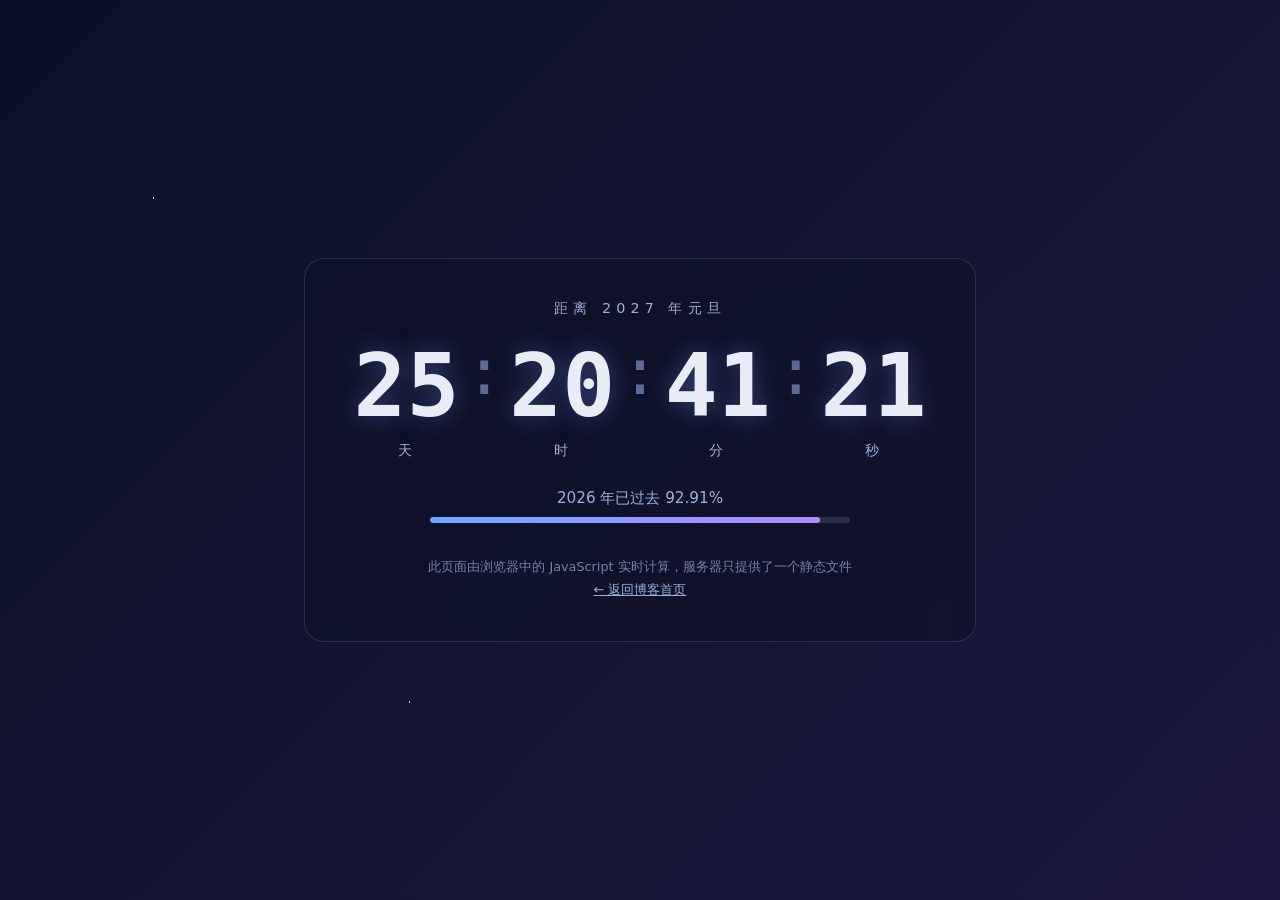
==== countdown.html @ bc2838e1 "Add countdown demo page" ====
<!DOCTYPE html>
<html lang="zh-CN">
<head>
<meta charset="UTF-8">
<meta name="viewport" content="width=device-width, initial-scale=1.0">
<title>2027 元旦倒计时</title>
<style>
  :root { color-scheme: dark; }
  * { box-sizing: border-box; }
  html, body { height: 100%; }
  body {
    margin: 0;
    display: flex;
    align-items: center;
    justify-content: center;
    font-family: system-ui, -apple-system, "Segoe UI", "PingFang SC", "Microsoft YaHei", sans-serif;
    color: #e8ecf4;
    background: linear-gradient(135deg, #0b1026 0%, #1b1740 45%, #08243d 100%);
    background-size: 220% 220%;
    animation: bg-drift 26s ease-in-out infinite;
    overflow: hidden;
  }
  body::before {
    content: "";
    position: fixed;
    inset: 0;
    pointer-events: none;
    background-image:
      radial-gradient(1.5px 1.5px at 12% 22%, rgba(255,255,255,.8) 50%, transparent 51%),
      radial-gradient(1px 1px at 68% 14%, rgba(255,255,255,.6) 50%, transparent 51%),
      radial-gradient(1px 1px at 84% 62%, rgba(255,255,255,.5) 50%, transparent 51%),
      radial-gradient(1.5px 1.5px at 32% 78%, rgba(255,255,255,.7) 50%, transparent 51%),
      radial-gradient(1px 1px at 52% 42%, rgba(255,255,255,.4) 50%, transparent 51%),
      radial-gradient(1px 1px at 90% 30%, rgba(255,255,255,.55) 50%, transparent 51%),
      radial-gradient(1px 1px at 8% 66%, rgba(255,255,255,.5) 50%, transparent 51%),
      radial-gradient(1px 1px at 44% 8%, rgba(255,255,255,.45) 50%, transparent 51%);
  }
  @keyframes bg-drift {
    0%, 100% { background-position: 0% 40%; }
    50% { background-position: 100% 60%; }
  }
  .card {
    position: relative;
    padding: 2.5rem 3rem;
    border-radius: 20px;
    background: rgba(13, 17, 38, 0.55);
    border: 1px solid rgba(255, 255, 255, 0.12);
    backdrop-filter: blur(10px);
    text-align: center;
    max-width: 92vw;
  }
  .eyebrow { margin: 0 0 1.25rem; letter-spacing: 0.35em; font-size: 0.9rem; color: #9db0d6; }
  .count { display: flex; align-items: baseline; justify-content: center; gap: 0.35em; font-variant-numeric: tabular-nums; }
  .unit { display: flex; flex-direction: column; align-items: center; min-width: 1.6em; }
  .unit span {
    font-family: ui-monospace, Consolas, monospace;
    font-size: clamp(2.2rem, 10vw, 5.5rem);
    font-weight: 700;
    line-height: 1.1;
    text-shadow: 0 0 24px rgba(120, 160, 255, 0.35);
  }
  .unit label { margin-top: 0.4rem; font-size: 0.85rem; color: #9db0d6; letter-spacing: 0.2em; }
  .sep {
    font-family: ui-monospace, Consolas, monospace;
    font-size: clamp(1.7rem, 7vw, 4rem);
    color: #5a6c96;
    transform: translateY(-0.35em);
  }
  .seconds span.tick { animation: pop 0.45s ease; }
  @keyframes pop {
    0% { transform: scale(1.12); color: #a5c4ff; }
    100% { transform: scale(1); }
  }
  .meta { margin: 1.75rem 0 0.5rem; color: #9db0d6; font-size: 0.95rem; }
  .progress {
    width: min(420px, 70vw);
    height: 6px;
    margin: 0 auto;
    border-radius: 3px;
    background: rgba(255, 255, 255, 0.12);
    overflow: hidden;
  }
  #bar {
    height: 100%;
    width: 0;
    border-radius: 3px;
    background: linear-gradient(90deg, #6ea8ff, #b48bff);
    transition: width 0.4s ease;
  }
  .note { margin: 2rem 0 0; font-size: 0.8rem; color: #7285ad; line-height: 1.8; }
  .note a { color: #9db0d6; }
  @media (prefers-reduced-motion: reduce) {
    body, .seconds span.tick { animation: none; }
  }
</style>
</head>
<body>
<main class="card">
  <p class="eyebrow" id="eyebrow">距离 2027 年元旦</p>
  <div class="count">
    <div class="unit"><span id="days">--</span><label>天</label></div>
    <div class="sep">:</div>
    <div class="unit"><span id="hours">--</span><label>时</label></div>
    <div class="sep">:</div>
    <div class="unit"><span id="minutes">--</span><label>分</label></div>
    <div class="sep">:</div>
    <div class="unit seconds"><span id="seconds">--</span><label>秒</label></div>
  </div>
  <p class="meta" id="meta"></p>
  <div class="progress"><div id="bar"></div></div>
  <p class="note">此页面由浏览器中的 JavaScript 实时计算，服务器只提供了一个静态文件<br><a href="./">← 返回博客首页</a></p>
</main>
<script>
(function () {
  var target = new Date(2027, 0, 1, 0, 0, 0);
  var $ = function (id) { return document.getElementById(id); };
  var els = { d: $("days"), h: $("hours"), m: $("minutes"), s: $("seconds"), meta: $("meta"), bar: $("bar"), eyebrow: $("eyebrow") };
  var lastS = null;

  function pad(n) { return n < 10 ? "0" + n : "" + n; }

  function tick() {
    var now = new Date();
    var diff = target - now;

    if (diff <= 0) {
      els.eyebrow.textContent = "2027 已经到来";
      els.d.textContent = "0";
      els.h.textContent = "00";
      els.m.textContent = "00";
      els.s.textContent = "00";
      els.meta.textContent = "新年快乐 🎉";
      return;
    }

    els.d.textContent = Math.floor(diff / 86400000);
    els.h.textContent = pad(Math.floor(diff / 3600000) % 24);
    els.m.textContent = pad(Math.floor(diff / 60000) % 60);
    var s = pad(Math.floor(diff / 1000) % 60);
    if (s !== lastS) {
      els.s.textContent = s;
      els.s.classList.remove("tick");
      void els.s.offsetWidth;
      els.s.classList.add("tick");
      lastS = s;
    }

    var year = now.getFullYear();
    var start = new Date(year, 0, 1);
    var end = new Date(year + 1, 0, 1);
    var pct = (now - start) / (end - start) * 100;
    els.bar.style.width = pct.toFixed(4) + "%";
    els.meta.textContent = year + " 年已过去 " + pct.toFixed(2) + "%";
  }

  tick();
  setInterval(tick, 250);
})();
</script>
</body>
</html>
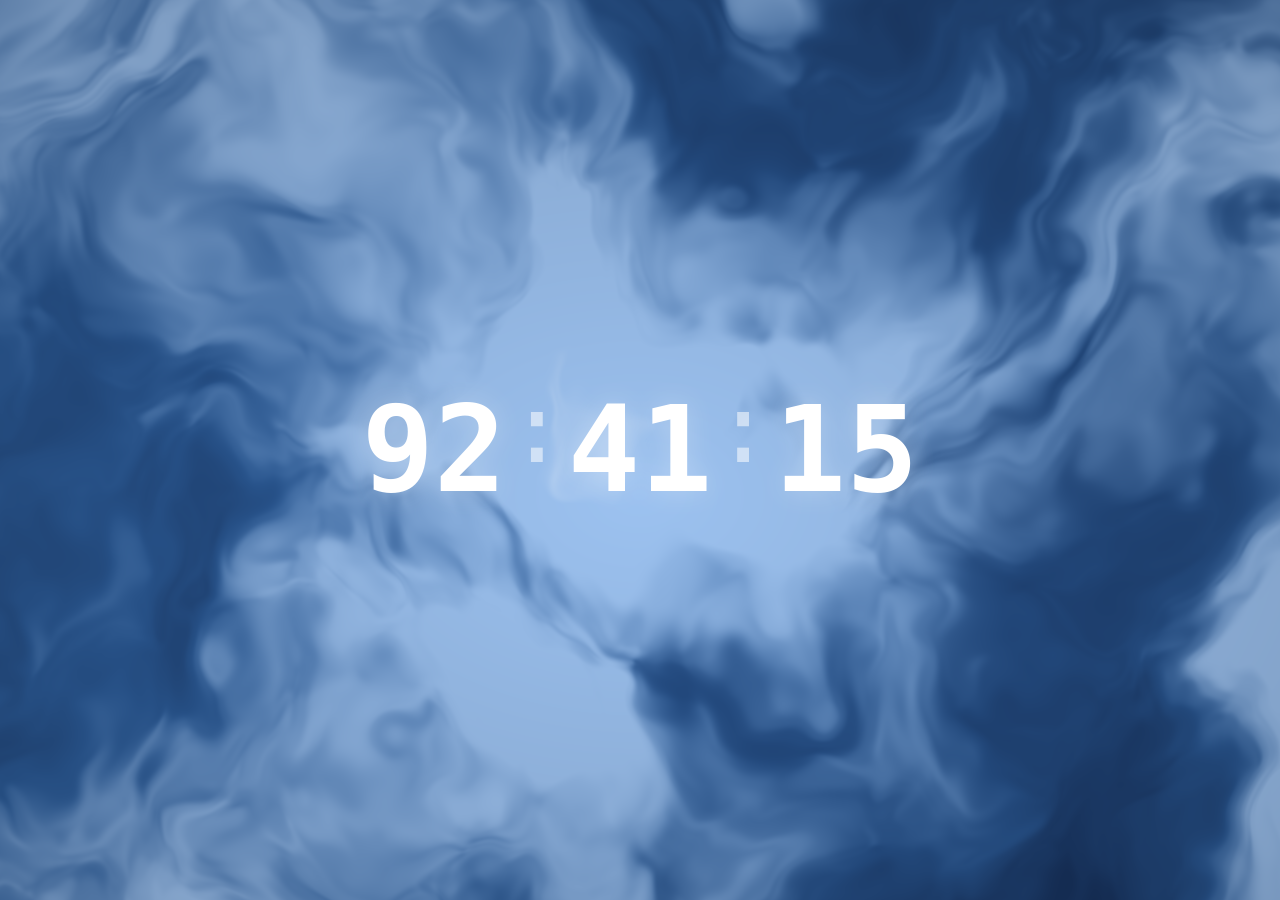
==== commit 3747bbad: "Replace homepage with countdown teaser; polish countdown page" ====
--- a/countdown.html
+++ b/countdown.html
@@ -3,7 +3,7 @@
 <head>
 <meta charset="UTF-8">
 <meta name="viewport" content="width=device-width, initial-scale=1.0">
-<title>2027 元旦倒计时</title>
+<title>倒计时</title>
 <style>
   :root { color-scheme: dark; }
   * { box-sizing: border-box; }
@@ -14,127 +14,111 @@
     align-items: center;
     justify-content: center;
     font-family: system-ui, -apple-system, "Segoe UI", "PingFang SC", "Microsoft YaHei", sans-serif;
-    color: #e8ecf4;
-    background: linear-gradient(135deg, #0b1026 0%, #1b1740 45%, #08243d 100%);
-    background-size: 220% 220%;
-    animation: bg-drift 26s ease-in-out infinite;
+    color: #f2f6fc;
+    background: #2e609f;
     overflow: hidden;
   }
-  body::before {
-    content: "";
+  /* CSS 色块层：WebGL 不可用时的兜底背景 */
+  .bg { position: fixed; inset: 0; overflow: hidden; z-index: 0; }
+  .bg i { position: absolute; display: block; border-radius: 50%; filter: blur(70px); }
+  .bg .b1 {
+    width: 55vmax; height: 55vmax; left: -12vmax; top: -18vmax;
+    background: #9cc2f0; opacity: .5;
+    animation: drift1 21s ease-in-out infinite alternate;
+  }
+  .bg .b2 {
+    width: 48vmax; height: 48vmax; right: -14vmax; bottom: -16vmax;
+    background: #17325e; opacity: .78;
+    animation: drift2 27s ease-in-out infinite alternate;
+  }
+  .bg .b3 {
+    width: 36vmax; height: 36vmax; left: 30%; top: 42%;
+    background: #d7e7f9; opacity: .26;
+    animation: drift3 33s ease-in-out infinite alternate;
+  }
+  @keyframes drift1 { to { transform: translate(9vw, 12vh) scale(1.15); } }
+  @keyframes drift2 { to { transform: translate(-8vw, -10vh) scale(1.1); } }
+  @keyframes drift3 { to { transform: translate(-12vw, -14vh) scale(1.2); } }
+  /* WebGL 噪声着色器画布 */
+  #shader {
     position: fixed;
     inset: 0;
+    width: 100%;
+    height: 100%;
+    z-index: 1;
     pointer-events: none;
-    background-image:
-      radial-gradient(1.5px 1.5px at 12% 22%, rgba(255,255,255,.8) 50%, transparent 51%),
-      radial-gradient(1px 1px at 68% 14%, rgba(255,255,255,.6) 50%, transparent 51%),
-      radial-gradient(1px 1px at 84% 62%, rgba(255,255,255,.5) 50%, transparent 51%),
-      radial-gradient(1.5px 1.5px at 32% 78%, rgba(255,255,255,.7) 50%, transparent 51%),
-      radial-gradient(1px 1px at 52% 42%, rgba(255,255,255,.4) 50%, transparent 51%),
-      radial-gradient(1px 1px at 90% 30%, rgba(255,255,255,.55) 50%, transparent 51%),
-      radial-gradient(1px 1px at 8% 66%, rgba(255,255,255,.5) 50%, transparent 51%),
-      radial-gradient(1px 1px at 44% 8%, rgba(255,255,255,.45) 50%, transparent 51%);
-  }
-  @keyframes bg-drift {
-    0%, 100% { background-position: 0% 40%; }
-    50% { background-position: 100% 60%; }
-  }
-  .card {
+  }
+  .count {
     position: relative;
-    padding: 2.5rem 3rem;
-    border-radius: 20px;
-    background: rgba(13, 17, 38, 0.55);
-    border: 1px solid rgba(255, 255, 255, 0.12);
-    backdrop-filter: blur(10px);
-    text-align: center;
-    max-width: 92vw;
-  }
-  .eyebrow { margin: 0 0 1.25rem; letter-spacing: 0.35em; font-size: 0.9rem; color: #9db0d6; }
-  .count { display: flex; align-items: baseline; justify-content: center; gap: 0.35em; font-variant-numeric: tabular-nums; }
-  .unit { display: flex; flex-direction: column; align-items: center; min-width: 1.6em; }
-  .unit span {
+    z-index: 2;
+    display: flex;
+    align-items: baseline;
+    justify-content: center;
+    gap: 0.12em;
+    font-variant-numeric: tabular-nums;
+  }
+  .num {
     font-family: ui-monospace, Consolas, monospace;
-    font-size: clamp(2.2rem, 10vw, 5.5rem);
+    font-size: clamp(3rem, 14vw, 7.5rem);
     font-weight: 700;
     line-height: 1.1;
-    text-shadow: 0 0 24px rgba(120, 160, 255, 0.35);
-  }
-  .unit label { margin-top: 0.4rem; font-size: 0.85rem; color: #9db0d6; letter-spacing: 0.2em; }
+    color: #ffffff;
+    text-shadow: 0 0 28px rgba(255, 255, 255, 0.28);
+  }
   .sep {
     font-family: ui-monospace, Consolas, monospace;
-    font-size: clamp(1.7rem, 7vw, 4rem);
-    color: #5a6c96;
-    transform: translateY(-0.35em);
-  }
-  .seconds span.tick { animation: pop 0.45s ease; }
+    font-size: clamp(2.4rem, 11vw, 6rem);
+    color: rgba(255, 255, 255, 0.55);
+    transform: translateY(-0.3em);
+  }
+  #seconds.tick { animation: pop 0.6s ease-out; }
   @keyframes pop {
-    0% { transform: scale(1.12); color: #a5c4ff; }
+    0% { transform: scale(1.045); }
     100% { transform: scale(1); }
   }
-  .meta { margin: 1.75rem 0 0.5rem; color: #9db0d6; font-size: 0.95rem; }
-  .progress {
-    width: min(420px, 70vw);
-    height: 6px;
-    margin: 0 auto;
-    border-radius: 3px;
-    background: rgba(255, 255, 255, 0.12);
-    overflow: hidden;
-  }
-  #bar {
-    height: 100%;
-    width: 0;
-    border-radius: 3px;
-    background: linear-gradient(90deg, #6ea8ff, #b48bff);
-    transition: width 0.4s ease;
-  }
-  .note { margin: 2rem 0 0; font-size: 0.8rem; color: #7285ad; line-height: 1.8; }
-  .note a { color: #9db0d6; }
   @media (prefers-reduced-motion: reduce) {
-    body, .seconds span.tick { animation: none; }
+    .bg i, #seconds.tick { animation: none; }
   }
 </style>
 </head>
 <body>
-<main class="card">
-  <p class="eyebrow" id="eyebrow">距离 2027 年元旦</p>
-  <div class="count">
-    <div class="unit"><span id="days">--</span><label>天</label></div>
-    <div class="sep">:</div>
-    <div class="unit"><span id="hours">--</span><label>时</label></div>
-    <div class="sep">:</div>
-    <div class="unit"><span id="minutes">--</span><label>分</label></div>
-    <div class="sep">:</div>
-    <div class="unit seconds"><span id="seconds">--</span><label>秒</label></div>
-  </div>
-  <p class="meta" id="meta"></p>
-  <div class="progress"><div id="bar"></div></div>
-  <p class="note">此页面由浏览器中的 JavaScript 实时计算，服务器只提供了一个静态文件<br><a href="./">← 返回博客首页</a></p>
-</main>
+<div class="bg"><i class="b1"></i><i class="b2"></i><i class="b3"></i></div>
+<canvas id="shader"></canvas>
+<div class="count">
+    <span class="num" id="hours">--</span>
+    <span class="sep">:</span>
+    <span class="num" id="minutes">--</span>
+    <span class="sep">:</span>
+    <span class="num" id="seconds">--</span>
+</div>
 <script>
 (function () {
-  var target = new Date(2027, 0, 1, 0, 0, 0);
+  function nextThursdayZero() {
+    var now = new Date();
+    var d = new Date(now.getFullYear(), now.getMonth(), now.getDate());
+    var delta = (4 - d.getDay() + 7) % 7;
+    if (delta === 0) delta = 7;
+    d.setDate(d.getDate() + delta);
+    return d;
+  }
+  var target = nextThursdayZero();
   var $ = function (id) { return document.getElementById(id); };
-  var els = { d: $("days"), h: $("hours"), m: $("minutes"), s: $("seconds"), meta: $("meta"), bar: $("bar"), eyebrow: $("eyebrow") };
+  var els = { h: $("hours"), m: $("minutes"), s: $("seconds") };
   var lastS = null;
 
   function pad(n) { return n < 10 ? "0" + n : "" + n; }
 
   function tick() {
-    var now = new Date();
-    var diff = target - now;
+    var diff = target - new Date();
 
     if (diff <= 0) {
-      els.eyebrow.textContent = "2027 已经到来";
-      els.d.textContent = "0";
       els.h.textContent = "00";
       els.m.textContent = "00";
       els.s.textContent = "00";
-      els.meta.textContent = "新年快乐 🎉";
       return;
     }
 
-    els.d.textContent = Math.floor(diff / 86400000);
-    els.h.textContent = pad(Math.floor(diff / 3600000) % 24);
+    els.h.textContent = pad(Math.floor(diff / 3600000));
     els.m.textContent = pad(Math.floor(diff / 60000) % 60);
     var s = pad(Math.floor(diff / 1000) % 60);
     if (s !== lastS) {
@@ -144,18 +128,107 @@
       els.s.classList.add("tick");
       lastS = s;
     }
-
-    var year = now.getFullYear();
-    var start = new Date(year, 0, 1);
-    var end = new Date(year + 1, 0, 1);
-    var pct = (now - start) / (end - start) * 100;
-    els.bar.style.width = pct.toFixed(4) + "%";
-    els.meta.textContent = year + " 年已过去 " + pct.toFixed(2) + "%";
   }
 
   tick();
   setInterval(tick, 250);
 })();
 </script>
+<script>
+(function () {
+  var canvas = document.getElementById("shader");
+  if (!canvas) return;
+  var gl = canvas.getContext("webgl", { antialias: false, alpha: false });
+  if (!gl) return; // WebGL 不可用时保留 CSS 色块背景
+
+  var vsSrc = "attribute vec2 a; void main(){ gl_Position = vec4(a, 0.0, 1.0); }";
+  var fsSrc = [
+    "precision highp float;",
+    "uniform vec2 u_res;",
+    "uniform float u_time;",
+    "float hash(vec2 p){ return fract(sin(dot(p, vec2(127.1, 311.7))) * 43758.5453123); }",
+    "float noise(vec2 p){",
+    "  vec2 i = floor(p);",
+    "  vec2 f = fract(p);",
+    "  vec2 u = f * f * (3.0 - 2.0 * f);",
+    "  return mix(mix(hash(i), hash(i + vec2(1.0, 0.0)), u.x),",
+    "             mix(hash(i + vec2(0.0, 1.0)), hash(i + vec2(1.0, 1.0)), u.x), u.y);",
+    "}",
+    "float fbm(vec2 p){",
+    "  float v = 0.0;",
+    "  float a = 0.5;",
+    "  mat2 rot = mat2(0.8, 0.6, -0.6, 0.8);",
+    "  for (int i = 0; i < 5; i++) { v += a * noise(p); p = rot * p * 2.03; a *= 0.5; }",
+    "  return v;",
+    "}",
+    "void main(){",
+    "  vec2 uv = gl_FragCoord.xy / u_res.xy;",
+    "  vec2 p = uv;",
+    "  p.x *= u_res.x / u_res.y;",
+    "  float t = u_time * 0.06;",
+    "  vec2 q = vec2(fbm(p * 1.4 + t), fbm(p * 1.4 + vec2(5.2, 1.3) - t * 0.7));",
+    "  vec2 r = vec2(fbm(p * 1.4 + 2.2 * q + vec2(1.7, 9.2) + t * 0.4), fbm(p * 1.4 + 2.2 * q + vec2(8.3, 2.8) - t * 0.3));",
+    "  float f = fbm(p * 1.4 + 2.5 * r);",
+    "  vec3 c1 = vec3(0.090, 0.196, 0.369);",
+    "  vec3 c2 = vec3(0.180, 0.376, 0.624);",
+    "  vec3 c3 = vec3(0.612, 0.760, 0.941);",
+    "  vec3 c4 = vec3(0.955, 0.975, 1.0);",
+    "  vec3 col = mix(c1, c2, smoothstep(0.18, 0.55, f));",
+    "  col = mix(col, c3, smoothstep(0.55, 0.78, f + 0.3 * q.x));",
+    "  col = mix(col, c4, 0.65 * smoothstep(0.80, 0.98, f * f + 0.35 * r.y));",
+    "  col *= 1.0 - 0.28 * length(uv - vec2(0.5, 0.45));",
+    "  gl_FragColor = vec4(col, 1.0);",
+    "}"
+  ].join("\n");
+
+  function makeShader(type, src) {
+    var s = gl.createShader(type);
+    gl.shaderSource(s, src);
+    gl.compileShader(s);
+    if (!gl.getShaderParameter(s, gl.COMPILE_STATUS)) return null;
+    return s;
+  }
+  var vs = makeShader(gl.VERTEX_SHADER, vsSrc);
+  var fs = makeShader(gl.FRAGMENT_SHADER, fsSrc);
+  if (!vs || !fs) return;
+
+  var prog = gl.createProgram();
+  gl.attachShader(prog, vs);
+  gl.attachShader(prog, fs);
+  gl.linkProgram(prog);
+  if (!gl.getProgramParameter(prog, gl.LINK_STATUS)) return;
+  gl.useProgram(prog);
+
+  var buf = gl.createBuffer();
+  gl.bindBuffer(gl.ARRAY_BUFFER, buf);
+  gl.bufferData(gl.ARRAY_BUFFER, new Float32Array([-1, -1, 3, -1, -1, 3]), gl.STATIC_DRAW);
+  var loc = gl.getAttribLocation(prog, "a");
+  gl.enableVertexAttribArray(loc);
+  gl.vertexAttribPointer(loc, 2, gl.FLOAT, false, 0, 0);
+
+  var uRes = gl.getUniformLocation(prog, "u_res");
+  var uTime = gl.getUniformLocation(prog, "u_time");
+
+  function resize() {
+    var dpr = Math.min(window.devicePixelRatio || 1, 1.5);
+    canvas.width = Math.floor(window.innerWidth * dpr);
+    canvas.height = Math.floor(window.innerHeight * dpr);
+    gl.viewport(0, 0, canvas.width, canvas.height);
+  }
+  window.addEventListener("resize", resize);
+  resize();
+
+  var reduce = window.matchMedia && window.matchMedia("(prefers-reduced-motion: reduce)").matches;
+  var t0 = (window.performance && performance.now) ? performance.now() : 0;
+
+  function frame(now) {
+    gl.uniform2f(uRes, canvas.width, canvas.height);
+    gl.uniform1f(uTime, reduce ? 25.0 : (now - t0) / 1000);
+    gl.drawArrays(gl.TRIANGLES, 0, 3);
+    if (!reduce) requestAnimationFrame(frame);
+  }
+  requestAnimationFrame(frame);
+})();
+</script>
 </body>
 </html>
